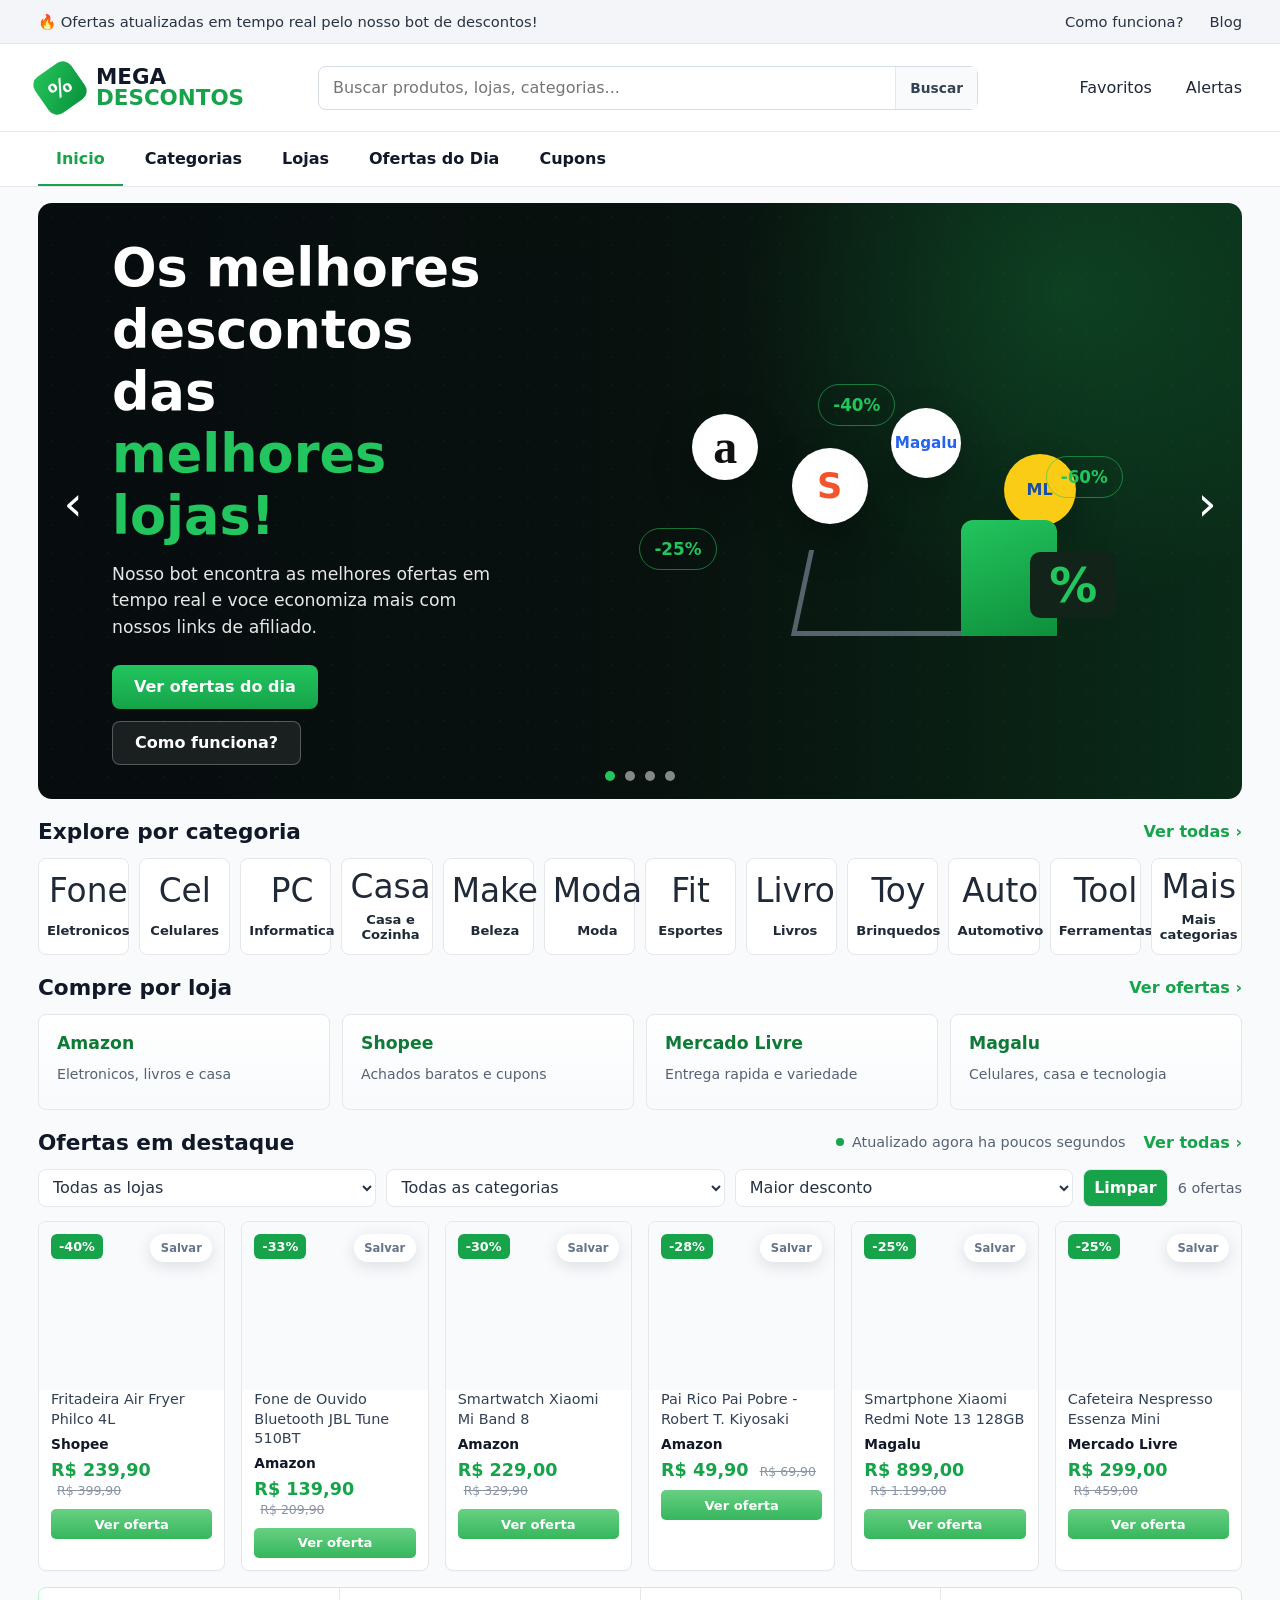
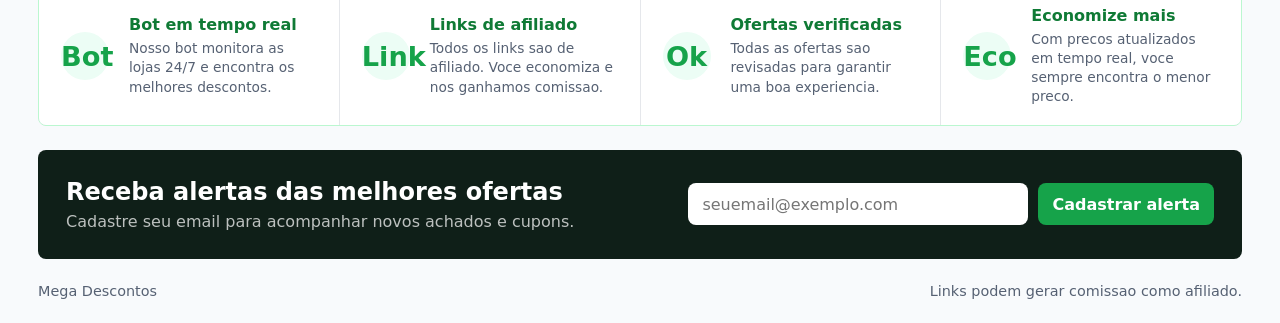
==== Afiliado/index.html @ 5b424098 "Add files via upload" ====
<!doctype html>
<html lang="pt-BR">
  <head>
    <meta charset="utf-8">
    <meta name="viewport" content="width=device-width, initial-scale=1">
    <title>Mega Descontos</title>
    <link rel="preconnect" href="https://images.unsplash.com">
    <link rel="stylesheet" href="styles.css">
  </head>
  <body>
    <div class="notice-bar">
      <span class="notice-text">Ofertas atualizadas em tempo real pelo nosso bot de descontos!</span>
      <div class="notice-links">
        <a href="#bot">Como funciona?</a>
        <a href="#blog">Blog</a>
      </div>
    </div>

    <header class="main-header">
      <a class="brand" href="#" aria-label="Mega Descontos">
        <span class="brand-icon">%</span>
        <span>
          <strong>MEGA</strong>
          <strong>DESCONTOS</strong>
        </span>
      </a>

      <form class="search-panel" id="searchForm">
        <input id="searchInput" type="search" placeholder="Buscar produtos, lojas, categorias...">
        <button type="submit" aria-label="Buscar">Buscar</button>
      </form>

      <div class="header-actions">
        <a href="#ofertas" id="favoriteFilterLink">Favoritos</a>
        <a href="#newsletter">Alertas</a>
      </div>
    </header>

    <nav class="nav-tabs" aria-label="Navegacao principal">
      <a class="active" href="#">Inicio</a>
      <a href="#categorias">Categorias</a>
      <a href="#lojas">Lojas</a>
      <a href="#ofertas">Ofertas do Dia</a>
      <a href="#cupons">Cupons</a>
    </nav>

    <main>
      <section class="hero">
        <button class="hero-arrow left" aria-label="Oferta anterior">&lsaquo;</button>
        <div class="hero-copy">
          <h1>Os melhores descontos das <span>melhores lojas!</span></h1>
          <p>Nosso bot encontra as melhores ofertas em tempo real e voce economiza mais com nossos links de afiliado.</p>
          <div class="hero-actions">
            <a class="primary-button" href="#ofertas">Ver ofertas do dia</a>
            <a class="secondary-button" href="#bot">Como funciona?</a>
          </div>
        </div>
        <div class="hero-visual" aria-hidden="true">
          <span class="bubble amazon">a</span>
          <span class="bubble shopee">S</span>
          <span class="bubble magalu">Magalu</span>
          <span class="bubble ml">ML</span>
          <span class="discount-tag tag-one">-40%</span>
          <span class="discount-tag tag-two">-25%</span>
          <span class="discount-tag tag-three">-60%</span>
          <span class="cart-shape"></span>
          <span class="bag-shape"></span>
          <span class="percent-shape">%</span>
        </div>
        <button class="hero-arrow right" aria-label="Proxima oferta">&rsaquo;</button>
        <div class="hero-dots" aria-hidden="true">
          <span class="active"></span>
          <span></span>
          <span></span>
          <span></span>
        </div>
      </section>

      <section class="section" id="categorias">
        <div class="section-heading">
          <h2>Explore por categoria</h2>
          <a href="#categorias">Ver todas &rsaquo;</a>
        </div>
        <div class="category-grid" id="categoryGrid"></div>
      </section>

      <section class="section" id="lojas">
        <div class="section-heading">
          <h2>Compre por loja</h2>
          <a href="#ofertas">Ver ofertas &rsaquo;</a>
        </div>
        <div class="store-grid">
          <button class="store-card" type="button" data-store="Amazon">
            <strong>Amazon</strong>
            <span>Eletronicos, livros e casa</span>
          </button>
          <button class="store-card" type="button" data-store="Shopee">
            <strong>Shopee</strong>
            <span>Achados baratos e cupons</span>
          </button>
          <button class="store-card" type="button" data-store="Mercado Livre">
            <strong>Mercado Livre</strong>
            <span>Entrega rapida e variedade</span>
          </button>
          <button class="store-card" type="button" data-store="Magalu">
            <strong>Magalu</strong>
            <span>Celulares, casa e tecnologia</span>
          </button>
        </div>
      </section>

      <section class="section offers-section" id="ofertas">
        <div class="section-heading offers-heading">
          <h2>Ofertas em destaque</h2>
          <div class="live-status">
            <span></span>
            Atualizado agora ha poucos segundos
          </div>
          <a href="#ofertas">Ver todas &rsaquo;</a>
        </div>

        <div class="filters">
          <select id="storeFilter" aria-label="Filtrar por loja">
            <option value="Todas">Todas as lojas</option>
            <option value="Amazon">Amazon</option>
            <option value="Shopee">Shopee</option>
            <option value="Mercado Livre">Mercado Livre</option>
            <option value="Magalu">Magalu</option>
          </select>
          <select id="categoryFilter" aria-label="Filtrar por categoria">
            <option value="Todas">Todas as categorias</option>
            <option value="Eletronicos">Eletronicos</option>
            <option value="Celulares">Celulares</option>
            <option value="Informatica">Informatica</option>
            <option value="Casa e Cozinha">Casa e Cozinha</option>
            <option value="Beleza">Beleza</option>
            <option value="Moda">Moda</option>
            <option value="Esportes">Esportes</option>
            <option value="Livros">Livros</option>
            <option value="Brinquedos">Brinquedos</option>
            <option value="Automotivo">Automotivo</option>
            <option value="Ferramentas">Ferramentas</option>
          </select>
          <select id="sortFilter" aria-label="Ordenar ofertas">
            <option value="discount">Maior desconto</option>
            <option value="price-low">Menor preco</option>
            <option value="price-high">Maior preco</option>
          </select>
          <button id="clearFilters" type="button">Limpar</button>
          <span id="resultsCount">0 ofertas</span>
        </div>

        <div class="offer-grid" id="offerGrid"></div>
        <p class="empty-state" id="emptyState" hidden>Nenhuma oferta encontrada com esses filtros.</p>
      </section>

      <section class="trust-strip" id="bot">
        <article>
          <span>Bot</span>
          <div>
            <h3>Bot em tempo real</h3>
            <p>Nosso bot monitora as lojas 24/7 e encontra os melhores descontos.</p>
          </div>
        </article>
        <article>
          <span>Link</span>
          <div>
            <h3>Links de afiliado</h3>
            <p>Todos os links sao de afiliado. Voce economiza e nos ganhamos comissao.</p>
          </div>
        </article>
        <article>
          <span>Ok</span>
          <div>
            <h3>Ofertas verificadas</h3>
            <p>Todas as ofertas sao revisadas para garantir uma boa experiencia.</p>
          </div>
        </article>
        <article>
          <span>Eco</span>
          <div>
            <h3>Economize mais</h3>
            <p>Com precos atualizados em tempo real, voce sempre encontra o menor preco.</p>
          </div>
        </article>
      </section>

      <section class="newsletter" id="newsletter">
        <div>
          <h2>Receba alertas das melhores ofertas</h2>
          <p>Cadastre seu email para acompanhar novos achados e cupons.</p>
        </div>
        <form class="newsletter-form">
          <input type="email" placeholder="seuemail@exemplo.com" aria-label="Email">
          <button type="submit">Cadastrar alerta</button>
        </form>
      </section>
    </main>

    <footer class="footer">
      <span>Mega Descontos</span>
      <span>Links podem gerar comissao como afiliado.</span>
    </footer>

    <script src="data/offers.js"></script>
    <script src="app.js"></script>
  </body>
</html>
---- Afiliado/styles.css ----
:root {
  --bg: #f8fafc;
  --card: #ffffff;
  --ink: #111827;
  --muted: #566173;
  --line: #e5e7eb;
  --green: #16a34a;
  --green-dark: #0f7a35;
  --green-soft: #dcfce7;
  --dark: #07100d;
  --shadow: 0 14px 34px rgba(15, 23, 42, 0.08);
}

* {
  box-sizing: border-box;
}

html {
  scroll-behavior: smooth;
}

body {
  margin: 0;
  background: var(--bg);
  color: var(--ink);
  font-family: Inter, ui-sans-serif, system-ui, -apple-system, BlinkMacSystemFont, "Segoe UI", sans-serif;
}

a {
  color: inherit;
  text-decoration: none;
}

button,
input,
select {
  font: inherit;
}

.notice-bar {
  display: flex;
  align-items: center;
  justify-content: space-between;
  min-height: 44px;
  padding: 0 max(38px, calc((100vw - 1440px) / 2 + 38px));
  border-bottom: 1px solid var(--line);
  background: #f3f5f8;
  color: #293241;
  font-size: 0.92rem;
}

.notice-text::before {
  content: "🔥 ";
}

.notice-links,
.header-actions,
.nav-tabs {
  display: flex;
  align-items: center;
}

.notice-links {
  gap: 26px;
}

.signup-link {
  border-radius: 6px;
  background: var(--green);
  color: #fff;
  font-weight: 800;
  padding: 9px 15px;
}

.main-header {
  display: grid;
  grid-template-columns: 250px minmax(260px, 660px) auto;
  gap: 30px;
  align-items: center;
  min-height: 88px;
  padding: 0 max(38px, calc((100vw - 1440px) / 2 + 38px));
  border-bottom: 1px solid var(--line);
  background: var(--card);
}

.brand {
  display: inline-flex;
  align-items: center;
  gap: 14px;
  width: max-content;
}

.brand-icon {
  display: grid;
  width: 44px;
  height: 44px;
  place-items: center;
  border-radius: 10px;
  background: linear-gradient(145deg, #25c45a, #07913c);
  color: #fff;
  font-size: 1.4rem;
  font-weight: 900;
  transform: rotate(-35deg);
}

.brand strong {
  display: block;
  color: var(--ink);
  font-size: 1.34rem;
  line-height: 0.95;
}

.brand strong:last-child {
  color: var(--green);
}

.search-panel {
  display: grid;
  grid-template-columns: 1fr auto;
  min-height: 44px;
  border: 1px solid #d6dce5;
  border-radius: 8px;
  background: #fff;
}

.search-panel input {
  min-width: 0;
  border: 0;
  background: transparent;
  outline: none;
  padding: 0 14px;
}

.search-panel button {
  border: 0;
  border-left: 1px solid var(--line);
  background: #f8fafc;
  color: #334155;
  cursor: pointer;
  font-size: 0.86rem;
  font-weight: 900;
  padding: 0 14px;
}

.header-actions {
  justify-content: end;
  gap: 34px;
  color: #1f2937;
  white-space: nowrap;
}

.nav-tabs {
  gap: 4px;
  min-height: 54px;
  padding: 0 max(38px, calc((100vw - 1440px) / 2 + 38px));
  border-bottom: 1px solid var(--line);
  background: var(--card);
}

.nav-tabs a {
  display: inline-flex;
  align-items: center;
  height: 54px;
  padding: 0 18px;
  border-bottom: 2px solid transparent;
  font-weight: 700;
}

.nav-tabs a.active {
  border-color: var(--green);
  color: var(--green);
}

main {
  width: min(1460px, calc(100% - 76px));
  margin: 0 auto;
}

.hero {
  position: relative;
  display: grid;
  grid-template-columns: minmax(360px, 0.9fr) 1.1fr;
  align-items: center;
  min-height: 270px;
  margin-top: 16px;
  overflow: hidden;
  border-radius: 14px;
  background:
    radial-gradient(circle at 85% 15%, rgba(34, 197, 94, 0.18), transparent 28%),
    linear-gradient(90deg, #070c0f 0%, #08110e 52%, #0a2b18 100%);
  color: #fff;
}

.hero::after {
  content: "";
  position: absolute;
  inset: 0;
  background-image: radial-gradient(rgba(34, 197, 94, 0.22) 1px, transparent 1px);
  background-size: 28px 28px;
  opacity: 0.26;
  pointer-events: none;
}

.hero-copy {
  position: relative;
  z-index: 1;
  padding: 34px 74px;
}

.hero h1 {
  max-width: 620px;
  margin: 0;
  font-size: clamp(2rem, 4.1vw, 3.55rem);
  line-height: 1.18;
  letter-spacing: 0;
}

.hero h1 span {
  color: #22c55e;
}

.hero p {
  max-width: 520px;
  margin: 14px 0 0;
  color: rgba(255, 255, 255, 0.9);
  font-size: 1.08rem;
  line-height: 1.55;
}

.hero-actions {
  display: flex;
  flex-wrap: wrap;
  gap: 12px;
  margin-top: 24px;
}

.primary-button,
.secondary-button {
  display: inline-flex;
  align-items: center;
  justify-content: center;
  min-height: 44px;
  border-radius: 8px;
  font-weight: 900;
  padding: 0 22px;
}

.primary-button {
  background: linear-gradient(180deg, #22c55e, #16a34a);
}

.secondary-button {
  border: 1px solid rgba(255, 255, 255, 0.26);
  background: rgba(255, 255, 255, 0.08);
}

.hero-visual {
  position: relative;
  z-index: 1;
  min-height: 270px;
}

.bubble,
.discount-tag,
.cart-shape,
.bag-shape,
.percent-shape {
  position: absolute;
  display: grid;
  place-items: center;
}

.bubble {
  border-radius: 999px;
  background: #fff;
  box-shadow: 0 18px 42px rgba(0, 0, 0, 0.28);
  font-weight: 900;
}

.amazon {
  top: 48px;
  left: 17%;
  width: 66px;
  height: 66px;
  color: #111;
  font-family: Georgia, serif;
  font-size: 3rem;
}

.shopee {
  top: 82px;
  left: 32%;
  width: 76px;
  height: 76px;
  color: #f2552c;
  font-size: 2.2rem;
}

.magalu {
  top: 42px;
  left: 47%;
  width: 70px;
  height: 70px;
  color: #2563eb;
  font-size: 0.95rem;
}

.ml {
  top: 88px;
  left: 64%;
  width: 72px;
  height: 72px;
  background: #facc15;
  color: #174ea6;
}

.discount-tag {
  border: 1px solid rgba(34, 197, 94, 0.55);
  border-radius: 999px;
  color: #22c55e;
  font-size: 1.05rem;
  font-weight: 900;
  padding: 10px 14px;
}

.tag-one {
  top: 18px;
  left: 36%;
}

.tag-two {
  top: 162px;
  left: 9%;
}

.tag-three {
  top: 90px;
  right: 18%;
}

.cart-shape {
  right: 38%;
  bottom: 0;
  width: 190px;
  height: 86px;
  border: 5px solid rgba(148, 163, 184, 0.55);
  border-top: 0;
  transform: skewX(-12deg);
}

.bag-shape {
  right: 28%;
  bottom: 0;
  width: 96px;
  height: 116px;
  border-radius: 12px 12px 0 0;
  background: linear-gradient(160deg, #22c55e, #0f8f3b);
}

.percent-shape {
  right: 19%;
  bottom: 18px;
  width: 86px;
  height: 66px;
  border-radius: 10px;
  background: #12231a;
  color: #22c55e;
  font-size: 3rem;
  font-weight: 900;
}

.hero-arrow {
  position: absolute;
  z-index: 2;
  top: 50%;
  width: 34px;
  height: 54px;
  border: 0;
  background: transparent;
  color: #fff;
  cursor: pointer;
  font-size: 3rem;
  transform: translateY(-50%);
}

.hero-arrow.left {
  left: 18px;
}

.hero-arrow.right {
  right: 18px;
}

.hero-dots {
  position: absolute;
  z-index: 2;
  bottom: 18px;
  left: 50%;
  display: flex;
  gap: 10px;
  transform: translateX(-50%);
}

.hero-dots span {
  width: 10px;
  height: 10px;
  border-radius: 999px;
  background: rgba(255, 255, 255, 0.5);
}

.hero-dots .active {
  background: #22c55e;
}

.section {
  margin-top: 20px;
}

.section-heading {
  display: grid;
  grid-template-columns: 1fr auto;
  gap: 18px;
  align-items: center;
  margin-bottom: 14px;
}

.section-heading h2 {
  margin: 0;
  font-size: 1.35rem;
}

.section-heading a {
  color: var(--green);
  font-weight: 800;
}

.category-grid {
  display: grid;
  grid-template-columns: repeat(12, minmax(0, 1fr));
  gap: 10px;
}

.category-card {
  display: grid;
  place-items: center;
  min-height: 96px;
  border: 1px solid var(--line);
  border-radius: 8px;
  background: var(--card);
  color: #1f2937;
  cursor: pointer;
  padding: 12px 8px;
  text-align: center;
}

.category-card:hover {
  border-color: #bbf7d0;
  box-shadow: var(--shadow);
}

.category-icon {
  display: block;
  margin-bottom: 8px;
  font-size: 2.05rem;
  line-height: 1;
}

.category-card strong {
  font-size: 0.82rem;
  font-weight: 700;
}

.store-grid {
  display: grid;
  grid-template-columns: repeat(4, minmax(0, 1fr));
  gap: 12px;
}

.store-card {
  display: grid;
  gap: 6px;
  min-height: 96px;
  border: 1px solid var(--line);
  border-radius: 8px;
  background: linear-gradient(180deg, #fff, #f8fafc);
  color: var(--ink);
  cursor: pointer;
  padding: 18px;
  text-align: left;
}

.store-card:hover {
  border-color: #bbf7d0;
  box-shadow: var(--shadow);
}

.store-card strong {
  color: var(--green-dark);
  font-size: 1.08rem;
}

.store-card span {
  color: var(--muted);
  font-size: 0.88rem;
  line-height: 1.35;
}

.offers-heading {
  grid-template-columns: 1fr auto auto;
}

.live-status {
  display: inline-flex;
  align-items: center;
  gap: 8px;
  color: var(--muted);
  font-size: 0.9rem;
}

.live-status span {
  width: 8px;
  height: 8px;
  border-radius: 999px;
  background: var(--green);
}

.filters {
  display: grid;
  grid-template-columns: repeat(3, minmax(150px, 1fr)) auto auto;
  gap: 10px;
  align-items: center;
  margin-bottom: 14px;
}

.filters select,
.filters button {
  min-height: 38px;
  border: 1px solid var(--line);
  border-radius: 8px;
  background: #fff;
  color: #263244;
  padding: 0 10px;
}

.filters button {
  background: var(--green);
  color: #fff;
  cursor: pointer;
  font-weight: 800;
}

#resultsCount {
  color: var(--muted);
  font-size: 0.9rem;
  text-align: right;
}

.offer-grid {
  display: grid;
  grid-template-columns: repeat(6, minmax(0, 1fr));
  gap: 16px;
}

.offer-card {
  position: relative;
  overflow: hidden;
  border: 1px solid var(--line);
  border-radius: 8px;
  background: var(--card);
  box-shadow: 0 1px 0 rgba(15, 23, 42, 0.02);
}

.offer-card:hover {
  border-color: #bbf7d0;
  box-shadow: var(--shadow);
}

.discount-pill {
  position: absolute;
  top: 12px;
  left: 12px;
  border-radius: 6px;
  background: var(--green);
  color: #fff;
  font-size: 0.8rem;
  font-weight: 900;
  padding: 5px 8px;
}

.favorite-button {
  position: absolute;
  top: 12px;
  right: 12px;
  display: grid;
  min-width: 62px;
  height: 28px;
  place-items: center;
  border: 0;
  border-radius: 999px;
  background: #fff;
  color: #64748b;
  font-size: 0.72rem;
  font-weight: 900;
  padding: 0 9px;
  box-shadow: 0 4px 16px rgba(15, 23, 42, 0.12);
  cursor: pointer;
}

.favorite-button.active {
  background: var(--green);
  color: #fff;
}

.offer-card img {
  display: block;
  width: 100%;
  aspect-ratio: 1.1 / 1;
  object-fit: cover;
  background: #f8fafc;
}

.offer-body {
  display: grid;
  gap: 6px;
  padding: 0 12px 12px;
}

.offer-card h3 {
  min-height: 40px;
  margin: 0;
  color: #334155;
  font-size: 0.9rem;
  font-weight: 500;
  line-height: 1.35;
}

.store-name {
  min-height: 18px;
  color: #111827;
  font-size: 0.86rem;
  font-weight: 900;
}

.current-price {
  color: var(--green);
  font-size: 1.1rem;
  font-weight: 900;
}

.old-price {
  margin-left: 6px;
  color: #8a94a6;
  font-size: 0.78rem;
  text-decoration: line-through;
}

.offer-card a {
  display: inline-flex;
  align-items: center;
  justify-content: center;
  min-height: 30px;
  margin-top: 4px;
  border-radius: 5px;
  background: linear-gradient(180deg, #67d082, #36b65d);
  color: #fff;
  font-size: 0.82rem;
  font-weight: 900;
}

.empty-state {
  border: 1px dashed var(--line);
  border-radius: 8px;
  background: #fff;
  color: var(--muted);
  padding: 24px;
  text-align: center;
}

.trust-strip {
  display: grid;
  grid-template-columns: repeat(4, 1fr);
  gap: 1px;
  margin-top: 16px;
  overflow: hidden;
  border: 1px solid #bbf7d0;
  border-radius: 8px;
  background: var(--line);
}

.trust-strip article {
  display: grid;
  grid-template-columns: 54px 1fr;
  gap: 14px;
  align-items: center;
  min-height: 100px;
  background: #fff;
  padding: 18px 22px;
}

.trust-strip article > span {
  display: grid;
  width: 48px;
  height: 48px;
  place-items: center;
  border-radius: 999px;
  background: #ecfdf5;
  color: var(--green);
  font-size: 1.7rem;
  font-weight: 900;
}

.trust-strip h3 {
  margin: 0 0 5px;
  color: var(--green-dark);
  font-size: 1rem;
}

.trust-strip p {
  margin: 0;
  color: var(--muted);
  font-size: 0.86rem;
  line-height: 1.4;
}

.newsletter {
  display: flex;
  align-items: center;
  justify-content: space-between;
  gap: 22px;
  margin-top: 24px;
  border-radius: 8px;
  background: #0f1f18;
  color: #fff;
  padding: 28px;
}

.newsletter h2,
.newsletter p {
  margin: 0;
}

.newsletter p {
  margin-top: 6px;
  color: rgba(255, 255, 255, 0.72);
}

.newsletter-form {
  display: grid;
  grid-template-columns: minmax(220px, 340px) auto;
  gap: 10px;
}

.newsletter-form input,
.newsletter-form button {
  min-height: 42px;
  border: 0;
  border-radius: 8px;
  padding: 0 14px;
}

.newsletter-form button {
  background: var(--green);
  color: #fff;
  cursor: pointer;
  font-weight: 900;
}

.footer {
  display: flex;
  justify-content: space-between;
  gap: 20px;
  width: min(1460px, calc(100% - 76px));
  margin: 0 auto;
  padding: 24px 0;
  color: var(--muted);
  font-size: 0.9rem;
}

@media (max-width: 1180px) {
  .main-header {
    grid-template-columns: 220px 1fr;
  }

  .header-actions {
    grid-column: 1 / -1;
    justify-content: flex-start;
  }

  .category-grid,
  .offer-grid {
    grid-template-columns: repeat(4, minmax(0, 1fr));
  }

  .trust-strip {
    grid-template-columns: repeat(2, 1fr);
  }
}

@media (max-width: 760px) {
  .notice-bar,
  .main-header,
  .nav-tabs {
    padding-left: 16px;
    padding-right: 16px;
  }

  .notice-bar,
  .main-header,
  .newsletter,
  .footer {
    align-items: flex-start;
    flex-direction: column;
  }

  .notice-links {
    display: none;
  }

  .main-header {
    display: flex;
    gap: 16px;
    padding-top: 18px;
    padding-bottom: 18px;
  }

  .search-panel {
    width: 100%;
  }

  .header-actions {
    gap: 18px;
  }

  .nav-tabs {
    overflow-x: auto;
    justify-content: flex-start;
  }

  .nav-tabs a {
    white-space: nowrap;
  }

  main,
  .footer {
    width: min(100% - 24px, 1460px);
  }

  .hero {
    grid-template-columns: 1fr;
    min-height: auto;
  }

  .hero-copy {
    padding: 38px 42px 72px;
  }

  .hero-visual {
    display: none;
  }

  .hero-arrow {
    width: 28px;
  }

  .category-grid {
    grid-template-columns: repeat(3, minmax(0, 1fr));
  }

  .store-grid {
    grid-template-columns: repeat(2, minmax(0, 1fr));
  }

  .offers-heading,
  .filters,
  .section-heading {
    grid-template-columns: 1fr;
  }

  #resultsCount {
    text-align: left;
  }

  .offer-grid {
    grid-template-columns: repeat(2, minmax(0, 1fr));
    gap: 10px;
  }

  .trust-strip,
  .newsletter-form {
    grid-template-columns: 1fr;
  }
}
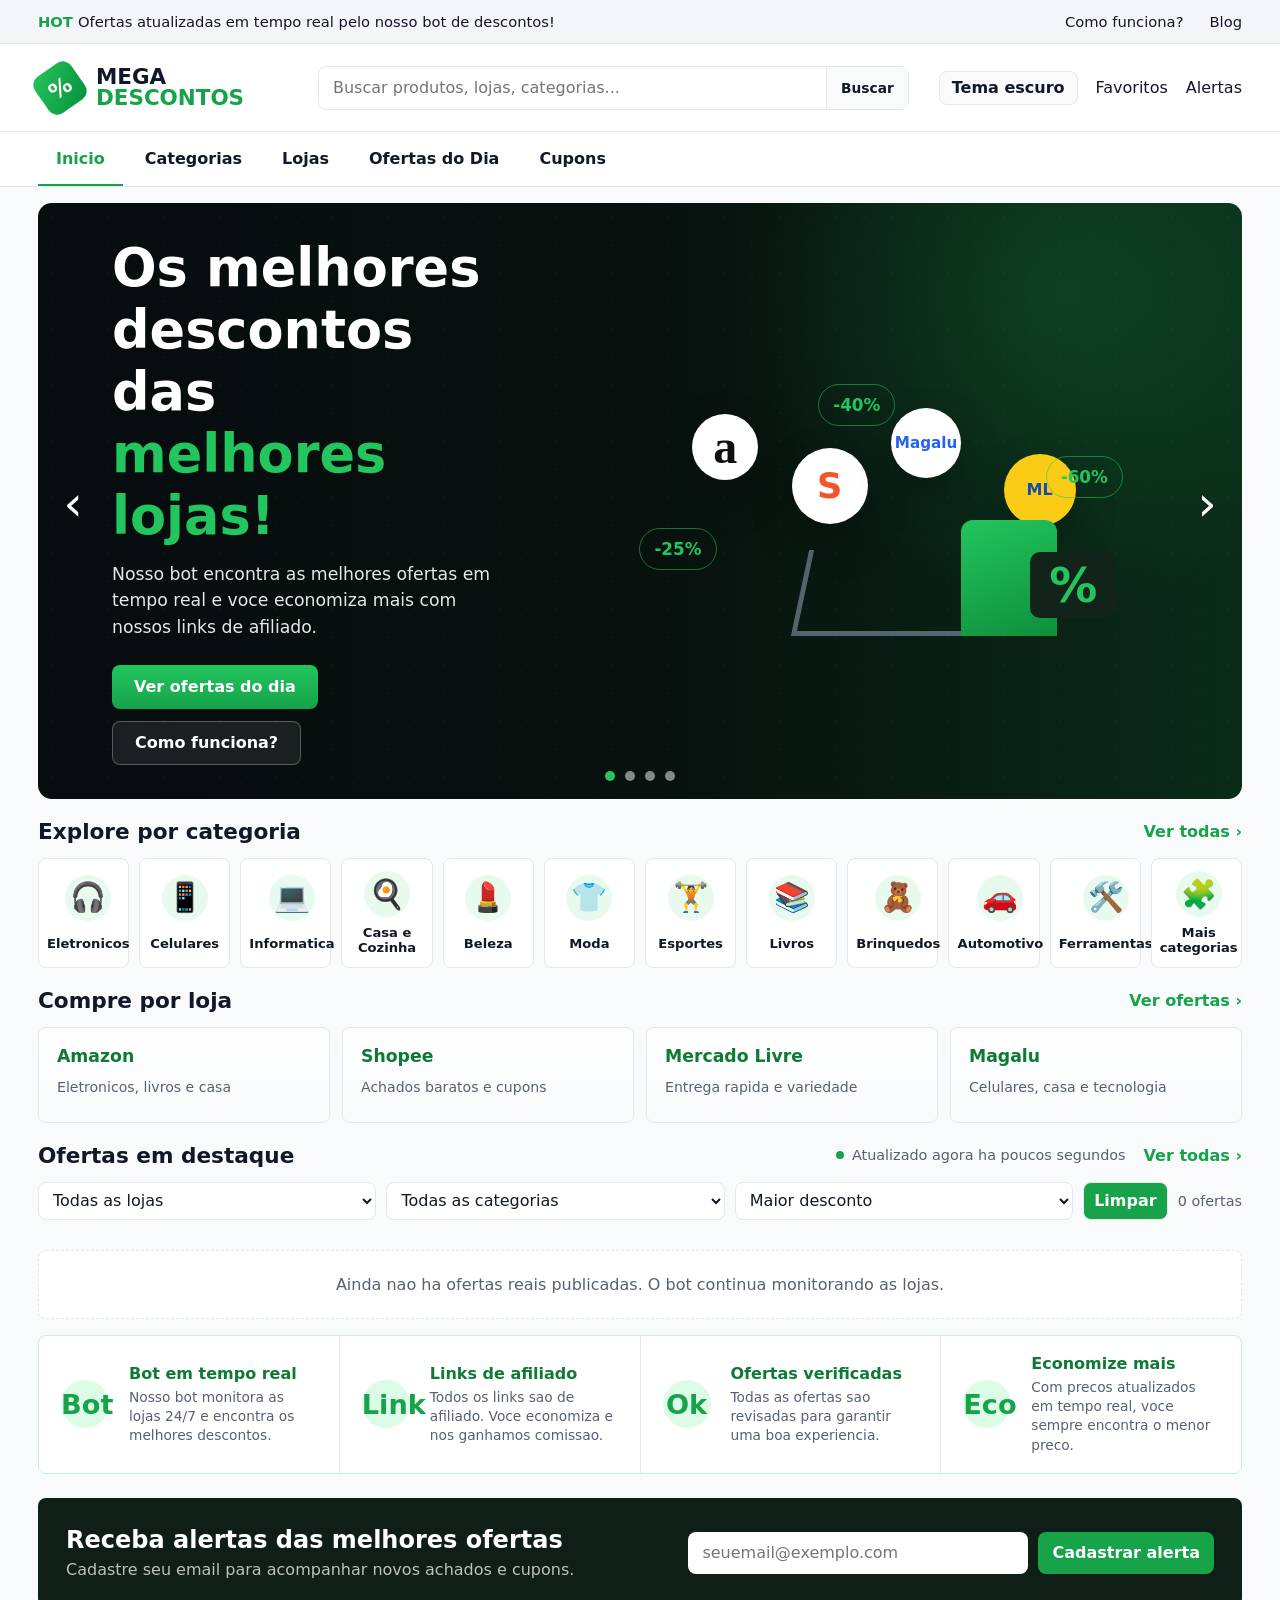
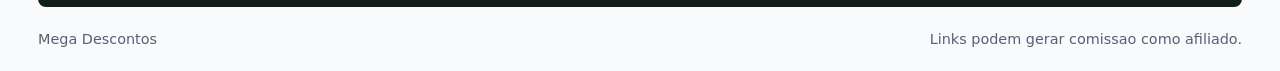
==== commit 11fceb72: "Add files via upload" ====
--- a/Afiliado/index.html
+++ b/Afiliado/index.html
@@ -4,6 +4,7 @@
     <meta charset="utf-8">
     <meta name="viewport" content="width=device-width, initial-scale=1">
     <title>Mega Descontos</title>
+    <script src="theme.js"></script>
     <link rel="preconnect" href="https://images.unsplash.com">
     <link rel="stylesheet" href="styles.css">
   </head>
@@ -31,6 +32,7 @@
       </form>
 
       <div class="header-actions">
+        <button class="theme-toggle" type="button" data-theme-toggle>Tema escuro</button>
         <a href="#ofertas" id="favoriteFilterLink">Favoritos</a>
         <a href="#newsletter">Alertas</a>
       </div>
@@ -133,6 +135,7 @@
             <option value="Celulares">Celulares</option>
             <option value="Informatica">Informatica</option>
             <option value="Casa e Cozinha">Casa e Cozinha</option>
+            <option value="Ofertas">Ofertas</option>
             <option value="Beleza">Beleza</option>
             <option value="Moda">Moda</option>
             <option value="Esportes">Esportes</option>
@@ -203,6 +206,7 @@
     </footer>
 
     <script src="data/offers.js"></script>
+    <script>window.MegaTheme.init();</script>
     <script src="app.js"></script>
   </body>
 </html>
--- a/Afiliado/styles.css
+++ b/Afiliado/styles.css
@@ -1,9 +1,12 @@
-:root {
+﻿:root {
   --bg: #f8fafc;
   --card: #ffffff;
   --ink: #111827;
   --muted: #566173;
   --line: #e5e7eb;
+  --soft: #f3f5f8;
+  --input: #f8fafc;
+  --button-soft: #f8fafc;
   --green: #16a34a;
   --green-dark: #0f7a35;
   --green-soft: #dcfce7;
@@ -11,6 +14,22 @@
   --shadow: 0 14px 34px rgba(15, 23, 42, 0.08);
 }
 
+:root[data-theme="dark"] {
+  --bg: #0b1117;
+  --card: #111827;
+  --ink: #f8fafc;
+  --muted: #a0aec0;
+  --line: #263241;
+  --soft: #0f172a;
+  --input: #0b1220;
+  --button-soft: #172033;
+  --green: #22c55e;
+  --green-dark: #86efac;
+  --green-soft: #0f2f1e;
+  --dark: #05070a;
+  --shadow: 0 16px 40px rgba(0, 0, 0, 0.36);
+}
+
 * {
   box-sizing: border-box;
 }
@@ -44,13 +63,15 @@
   min-height: 44px;
   padding: 0 max(38px, calc((100vw - 1440px) / 2 + 38px));
   border-bottom: 1px solid var(--line);
-  background: #f3f5f8;
-  color: #293241;
+  background: var(--soft);
+  color: var(--ink);
   font-size: 0.92rem;
 }
 
 .notice-text::before {
-  content: "🔥 ";
+  content: "HOT ";
+  color: var(--green);
+  font-weight: 900;
 }
 
 .notice-links,
@@ -118,15 +139,16 @@
   display: grid;
   grid-template-columns: 1fr auto;
   min-height: 44px;
-  border: 1px solid #d6dce5;
-  border-radius: 8px;
-  background: #fff;
+  border: 1px solid var(--line);
+  border-radius: 8px;
+  background: var(--card);
 }
 
 .search-panel input {
   min-width: 0;
   border: 0;
   background: transparent;
+  color: var(--ink);
   outline: none;
   padding: 0 14px;
 }
@@ -134,18 +156,29 @@
 .search-panel button {
   border: 0;
   border-left: 1px solid var(--line);
-  background: #f8fafc;
-  color: #334155;
+  background: var(--button-soft);
+  color: var(--ink);
   cursor: pointer;
   font-size: 0.86rem;
   font-weight: 900;
   padding: 0 14px;
 }
 
+.theme-toggle {
+  min-height: 34px;
+  border: 1px solid var(--line);
+  border-radius: 8px;
+  background: var(--button-soft);
+  color: var(--ink);
+  cursor: pointer;
+  font-weight: 900;
+  padding: 0 12px;
+}
+
 .header-actions {
   justify-content: end;
-  gap: 34px;
-  color: #1f2937;
+  gap: 18px;
+  color: var(--ink);
   white-space: nowrap;
 }
 
@@ -447,21 +480,29 @@
   border: 1px solid var(--line);
   border-radius: 8px;
   background: var(--card);
-  color: #1f2937;
+  color: var(--ink);
   cursor: pointer;
   padding: 12px 8px;
   text-align: center;
+  transition: transform 160ms ease, border-color 160ms ease, box-shadow 160ms ease;
 }
 
 .category-card:hover {
   border-color: #bbf7d0;
   box-shadow: var(--shadow);
+  transform: translateY(-3px);
 }
 
 .category-icon {
-  display: block;
+  display: grid;
+  place-items: center;
+  width: 46px;
+  height: 46px;
   margin-bottom: 8px;
-  font-size: 2.05rem;
+  border-radius: 50%;
+  background: rgba(34, 197, 94, 0.1);
+  font-family: "Segoe UI Emoji", "Apple Color Emoji", sans-serif;
+  font-size: 1.8rem;
   line-height: 1;
 }
 
@@ -482,7 +523,7 @@
   min-height: 96px;
   border: 1px solid var(--line);
   border-radius: 8px;
-  background: linear-gradient(180deg, #fff, #f8fafc);
+  background: linear-gradient(180deg, var(--card), var(--input));
   color: var(--ink);
   cursor: pointer;
   padding: 18px;
@@ -537,8 +578,8 @@
   min-height: 38px;
   border: 1px solid var(--line);
   border-radius: 8px;
-  background: #fff;
-  color: #263244;
+  background: var(--card);
+  color: var(--ink);
   padding: 0 10px;
 }
 
@@ -597,7 +638,7 @@
   place-items: center;
   border: 0;
   border-radius: 999px;
-  background: #fff;
+  background: var(--card);
   color: #64748b;
   font-size: 0.72rem;
   font-weight: 900;
@@ -616,7 +657,7 @@
   width: 100%;
   aspect-ratio: 1.1 / 1;
   object-fit: cover;
-  background: #f8fafc;
+  background: var(--input);
 }
 
 .offer-body {
@@ -628,7 +669,7 @@
 .offer-card h3 {
   min-height: 40px;
   margin: 0;
-  color: #334155;
+  color: var(--ink);
   font-size: 0.9rem;
   font-weight: 500;
   line-height: 1.35;
@@ -636,7 +677,7 @@
 
 .store-name {
   min-height: 18px;
-  color: #111827;
+  color: var(--ink);
   font-size: 0.86rem;
   font-weight: 900;
 }
@@ -670,7 +711,7 @@
 .empty-state {
   border: 1px dashed var(--line);
   border-radius: 8px;
-  background: #fff;
+  background: var(--card);
   color: var(--muted);
   padding: 24px;
   text-align: center;
@@ -693,7 +734,7 @@
   gap: 14px;
   align-items: center;
   min-height: 100px;
-  background: #fff;
+  background: var(--card);
   padding: 18px 22px;
 }
 
@@ -703,7 +744,7 @@
   height: 48px;
   place-items: center;
   border-radius: 999px;
-  background: #ecfdf5;
+  background: var(--green-soft);
   color: var(--green);
   font-size: 1.7rem;
   font-weight: 900;
@@ -890,3 +931,4 @@
     grid-template-columns: 1fr;
   }
 }
+
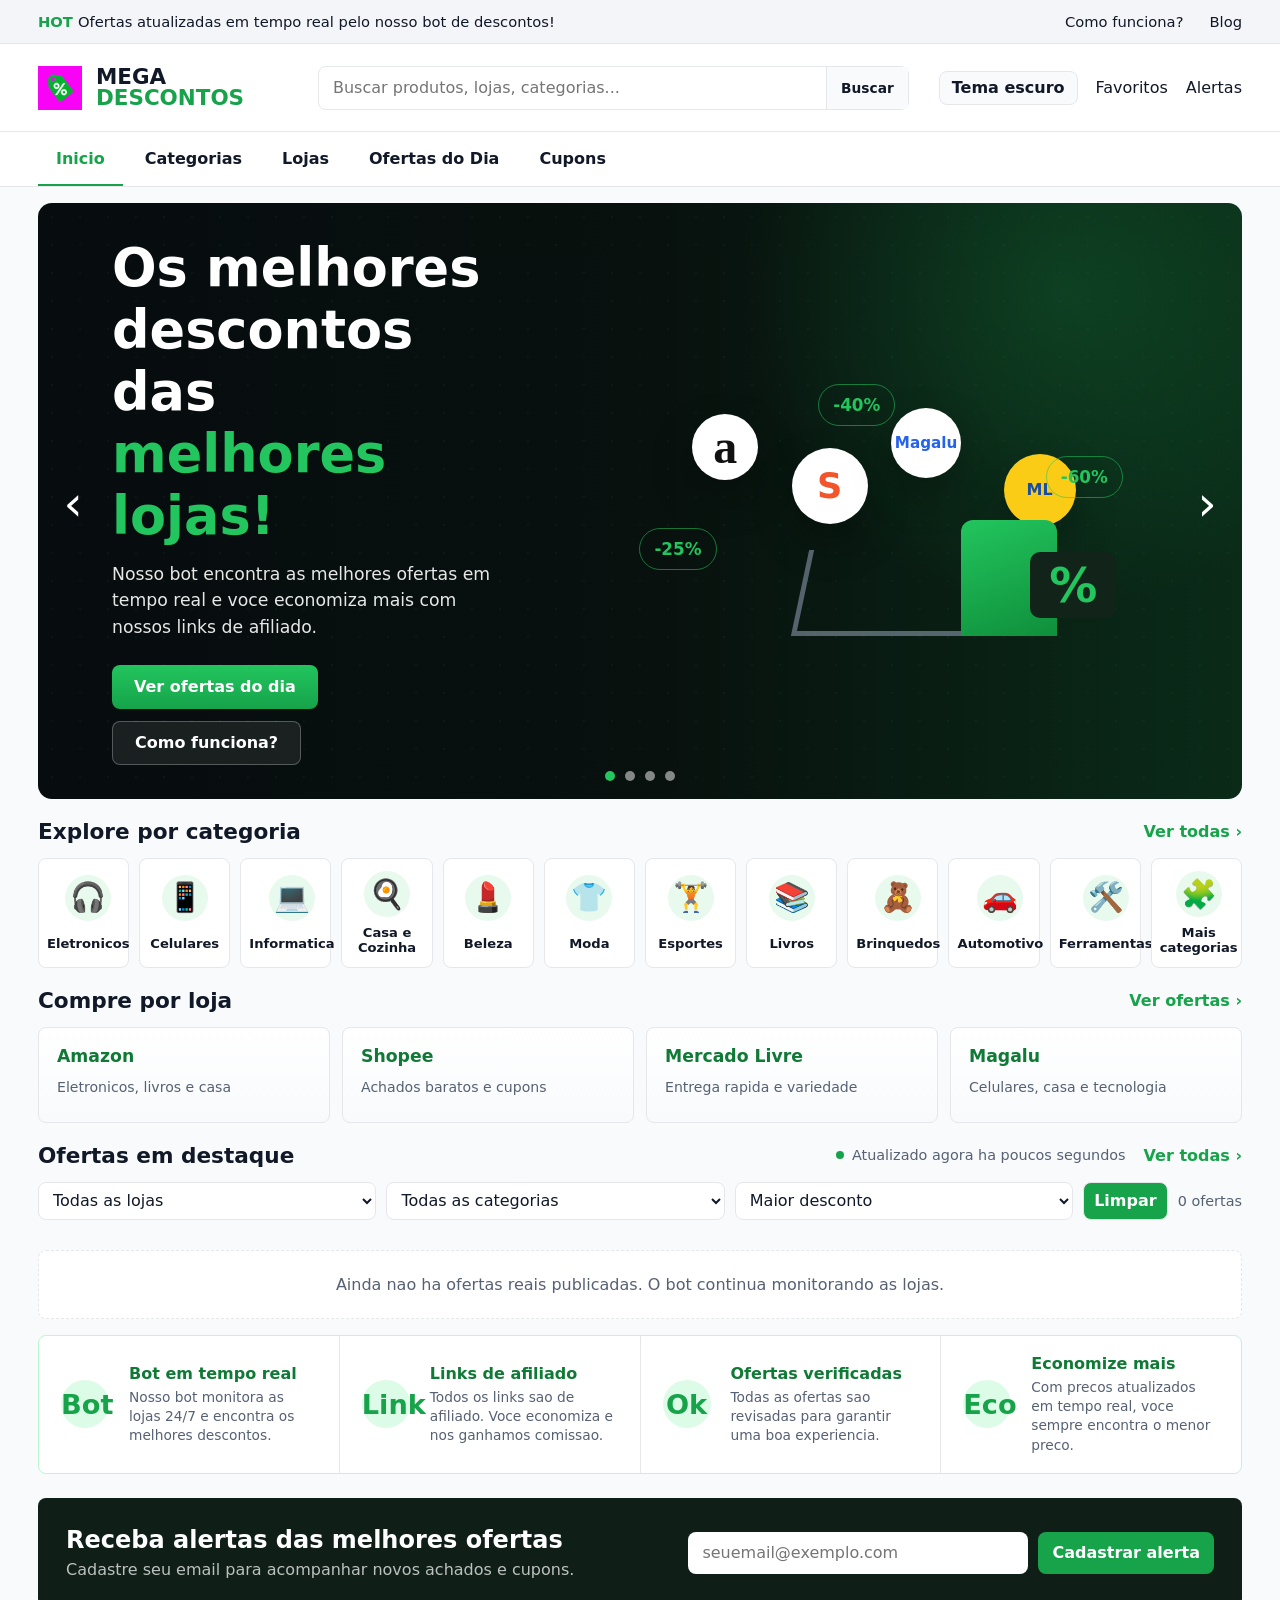
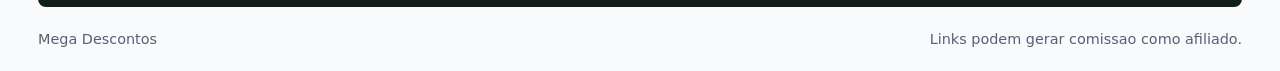
==== commit 28b03fc0: "Add files via upload" ====
--- a/Afiliado/index.html
+++ b/Afiliado/index.html
@@ -5,6 +5,8 @@
     <meta name="viewport" content="width=device-width, initial-scale=1">
     <title>Mega Descontos</title>
     <script src="theme.js"></script>
+    <link rel="icon" type="image/png" href="assets/mega-descontos-icon.png">
+    <link rel="apple-touch-icon" href="assets/mega-descontos-icon.png">
     <link rel="preconnect" href="https://images.unsplash.com">
     <link rel="stylesheet" href="styles.css">
   </head>
@@ -19,7 +21,7 @@
 
     <header class="main-header">
       <a class="brand" href="#" aria-label="Mega Descontos">
-        <span class="brand-icon">%</span>
+        <img src="assets/mega-descontos-icon.png" alt="" aria-hidden="true" style="width:44px;height:44px;display:block;flex:0 0 44px;object-fit:contain;">
         <span>
           <strong>MEGA</strong>
           <strong>DESCONTOS</strong>
--- a/Afiliado/styles.css
+++ b/Afiliado/styles.css
@@ -112,16 +112,11 @@
 }
 
 .brand-icon {
-  display: grid;
   width: 44px;
   height: 44px;
-  place-items: center;
-  border-radius: 10px;
-  background: linear-gradient(145deg, #25c45a, #07913c);
-  color: #fff;
-  font-size: 1.4rem;
-  font-weight: 900;
-  transform: rotate(-35deg);
+  display: block;
+  flex: 0 0 44px;
+  object-fit: contain;
 }
 
 .brand strong {
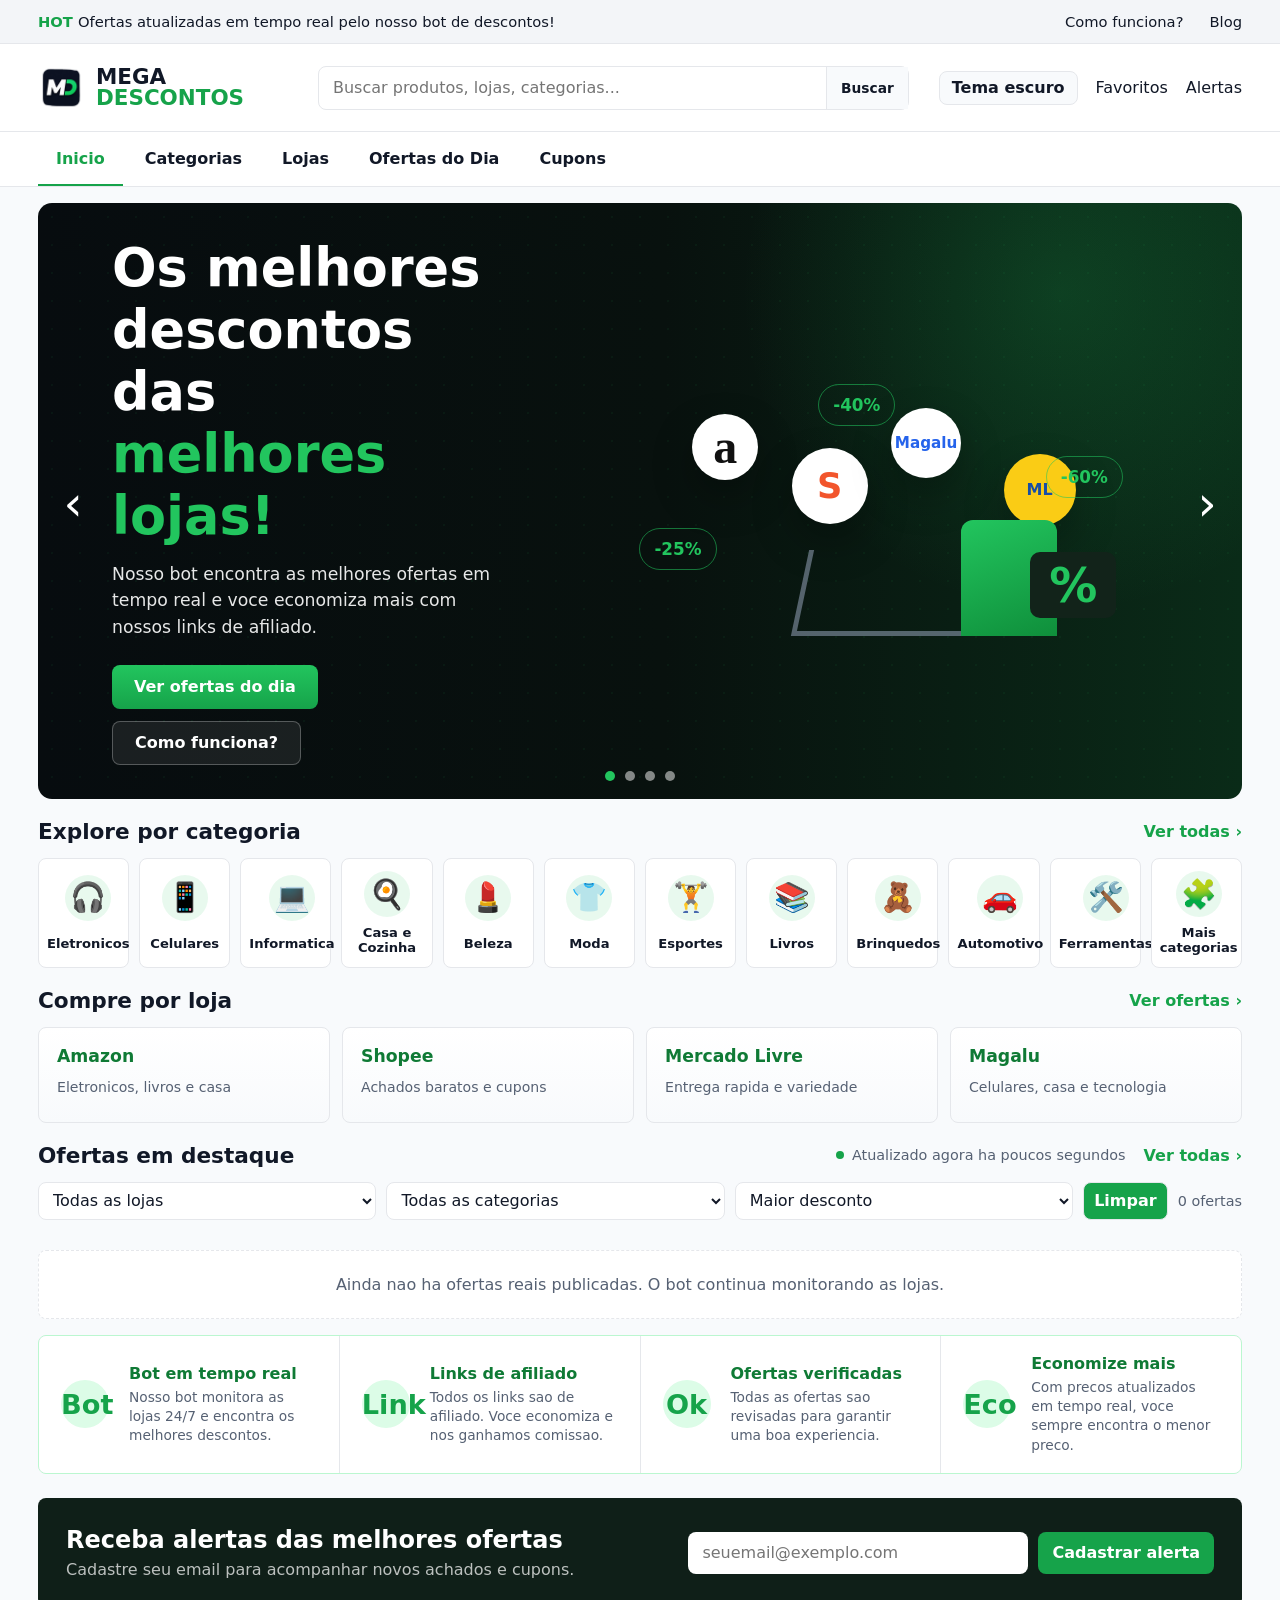
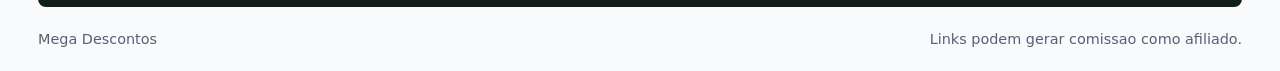
==== commit 762e4d22: "Organize project launch scripts" ====
--- a/Afiliado/index.html
+++ b/Afiliado/index.html
@@ -5,7 +5,7 @@
     <meta name="viewport" content="width=device-width, initial-scale=1">
     <title>Mega Descontos</title>
     <script src="theme.js"></script>
-    <link rel="icon" type="image/png" href="assets/mega-descontos-icon.png">
+    <link rel="icon" type="image/x-icon" href="favicon.ico?v=20260620-3">
     <link rel="apple-touch-icon" href="assets/mega-descontos-icon.png">
     <link rel="preconnect" href="https://images.unsplash.com">
     <link rel="stylesheet" href="styles.css">
@@ -21,7 +21,7 @@
 
     <header class="main-header">
       <a class="brand" href="#" aria-label="Mega Descontos">
-        <img src="assets/mega-descontos-icon.png" alt="" aria-hidden="true" style="width:44px;height:44px;display:block;flex:0 0 44px;object-fit:contain;">
+        <img class="brand-logo" src="assets/mega-descontos-icon.png?v=20260620-4" alt="" aria-hidden="true">
         <span>
           <strong>MEGA</strong>
           <strong>DESCONTOS</strong>
--- a/Afiliado/styles.css
+++ b/Afiliado/styles.css
@@ -107,15 +107,16 @@
 .brand {
   display: inline-flex;
   align-items: center;
-  gap: 14px;
+  gap: 12px;
   width: max-content;
 }
 
+.brand-logo,
 .brand-icon {
-  width: 44px;
-  height: 44px;
+  width: 52px;
+  height: 52px;
   display: block;
-  flex: 0 0 44px;
+  flex: 0 0 52px;
   object-fit: contain;
 }
 
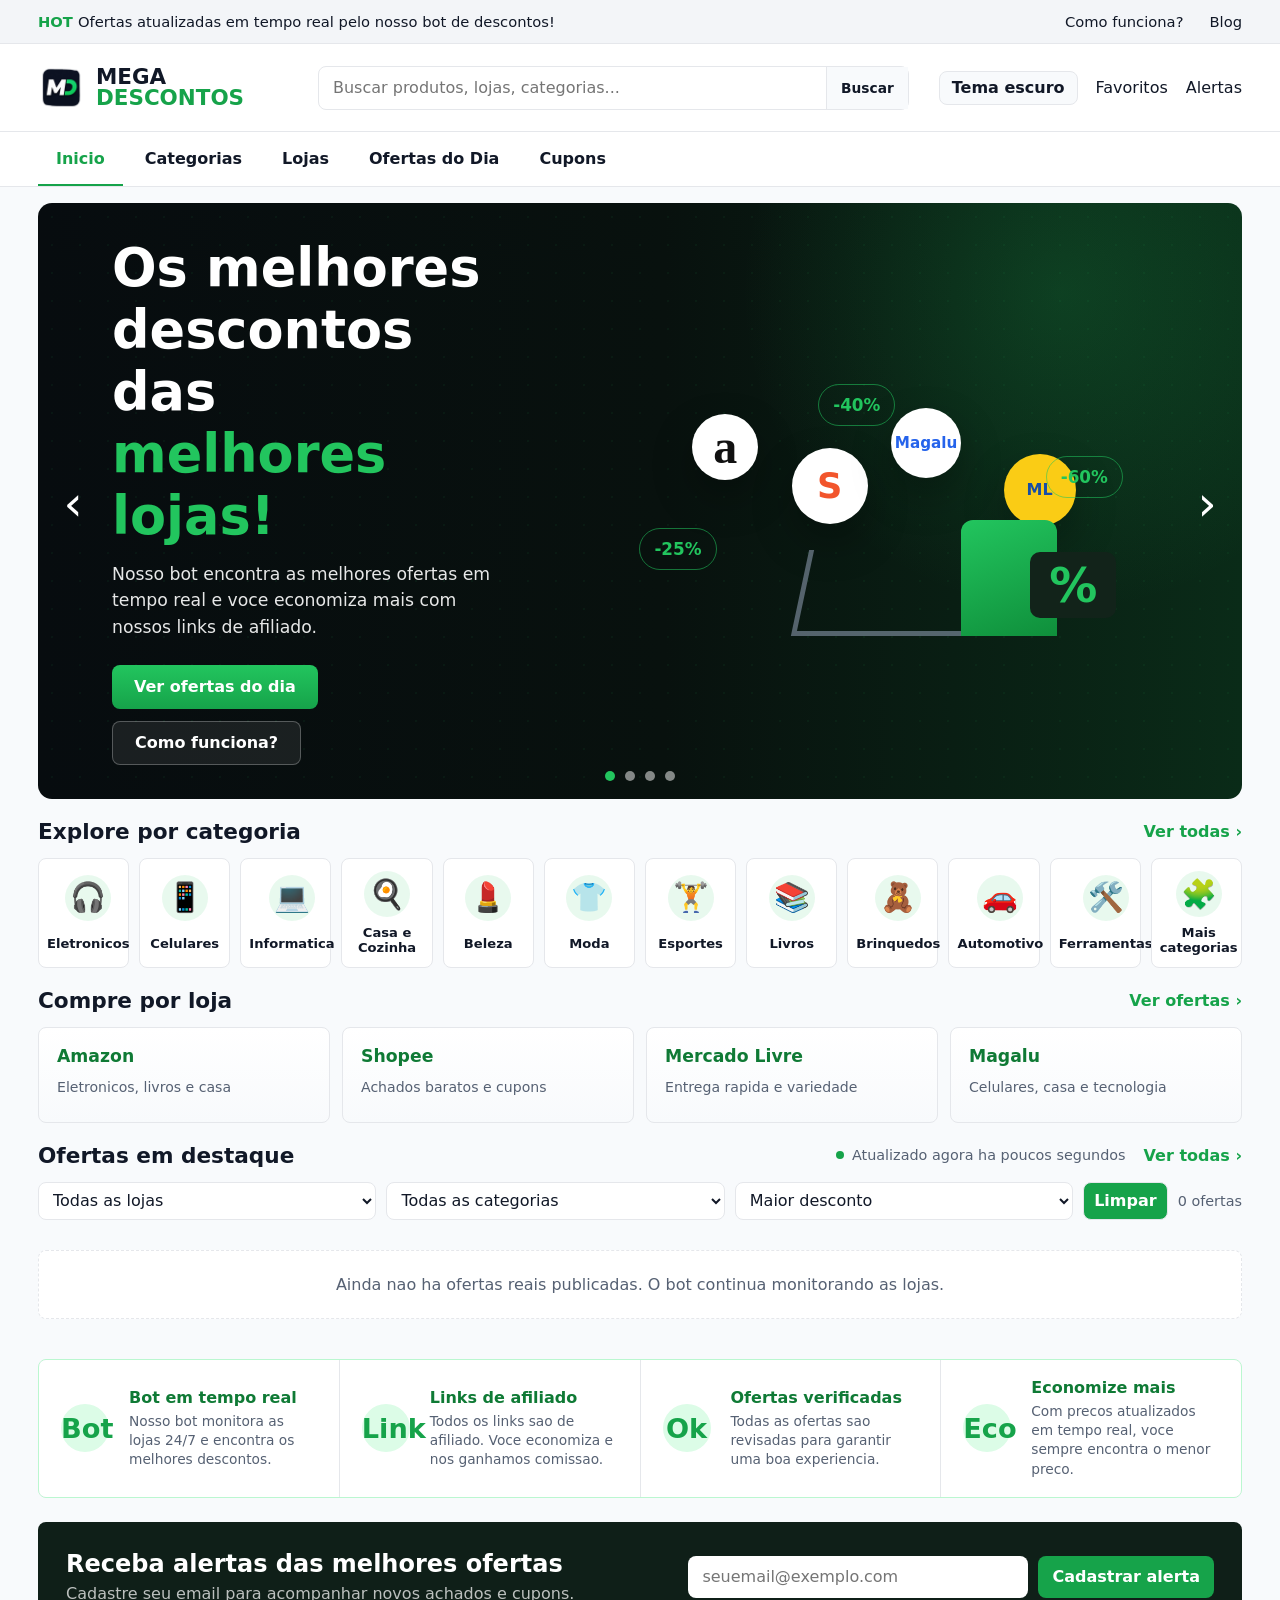
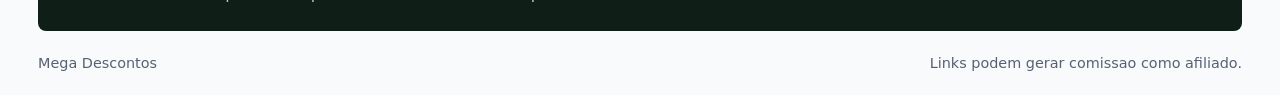
==== commit 62c96434: "Paginate storefront offers" ====
--- a/Afiliado/index.html
+++ b/Afiliado/index.html
@@ -157,6 +157,7 @@
 
         <div class="offer-grid" id="offerGrid"></div>
         <p class="empty-state" id="emptyState" hidden>Nenhuma oferta encontrada com esses filtros.</p>
+        <nav class="offer-pagination" id="offerPagination" aria-label="Paginas de ofertas"></nav>
       </section>
 
       <section class="trust-strip" id="bot">
@@ -209,6 +210,6 @@
 
     <script src="data/offers.js"></script>
     <script>window.MegaTheme.init();</script>
-    <script src="app.js"></script>
+    <script src="app.js?v=20260624-pagination-1"></script>
   </body>
 </html>
--- a/Afiliado/styles.css
+++ b/Afiliado/styles.css
@@ -594,8 +594,44 @@
 
 .offer-grid {
   display: grid;
-  grid-template-columns: repeat(6, minmax(0, 1fr));
+  grid-template-columns: repeat(5, minmax(0, 1fr));
   gap: 16px;
+}
+
+.offer-pagination {
+  display: flex;
+  align-items: center;
+  justify-content: center;
+  flex-wrap: wrap;
+  gap: 8px;
+  margin-top: 24px;
+}
+
+.offer-pagination button {
+  min-width: 40px;
+  min-height: 40px;
+  border: 1px solid var(--line);
+  border-radius: 6px;
+  background: var(--card);
+  color: var(--ink);
+  cursor: pointer;
+  font-weight: 800;
+  padding: 0 12px;
+}
+
+.offer-pagination button.active {
+  border-color: var(--green);
+  background: var(--green);
+  color: #fff;
+}
+
+.offer-pagination button:disabled {
+  cursor: not-allowed;
+  opacity: 0.45;
+}
+
+.offer-pagination span {
+  color: var(--muted);
 }
 
 .offer-card {
@@ -656,6 +692,188 @@
   background: var(--input);
 }
 
+.offer-image-link {
+  display: block;
+}
+
+.offer-title-link {
+  color: inherit;
+  text-decoration: none;
+}
+
+.product-header {
+  display: flex;
+  align-items: center;
+  justify-content: space-between;
+  min-height: 86px;
+  padding: 16px max(24px, calc((100vw - 1180px) / 2 + 24px));
+  border-bottom: 1px solid var(--line);
+  background: var(--card);
+}
+
+.product-nav {
+  display: flex;
+  align-items: center;
+  gap: 12px;
+}
+
+.product-nav a,
+.product-nav button {
+  min-height: 40px;
+  border: 1px solid var(--line);
+  border-radius: 8px;
+  background: var(--card);
+  color: var(--ink);
+  padding: 0 14px;
+  font-weight: 800;
+}
+
+.product-page {
+  width: min(1180px, calc(100% - 32px));
+  margin: 24px auto 60px;
+}
+
+.product-breadcrumb {
+  display: flex;
+  gap: 8px;
+  margin-bottom: 18px;
+  color: var(--muted);
+  font-size: 0.9rem;
+}
+
+.product-breadcrumb a {
+  color: var(--green-dark);
+}
+
+.product-detail {
+  display: grid;
+  grid-template-columns: minmax(320px, 0.9fr) minmax(360px, 1fr);
+  gap: 44px;
+  align-items: start;
+}
+
+.product-gallery {
+  position: relative;
+  border: 1px solid var(--line);
+  border-radius: 8px;
+  background: var(--card);
+  padding: 28px;
+}
+
+.product-gallery img {
+  display: block;
+  width: 100%;
+  aspect-ratio: 1 / 1;
+  object-fit: contain;
+}
+
+.product-discount {
+  position: absolute;
+  top: 18px;
+  left: 18px;
+  border-radius: 6px;
+  background: var(--green);
+  color: #fff;
+  padding: 7px 10px;
+  font-weight: 900;
+}
+
+.product-info {
+  padding-top: 12px;
+}
+
+.product-store {
+  color: var(--green-dark);
+  font-weight: 900;
+}
+
+.product-info h1 {
+  margin: 10px 0;
+  font-size: clamp(1.8rem, 4vw, 2.8rem);
+  line-height: 1.12;
+}
+
+.product-category,
+.product-expiration,
+.affiliate-notice {
+  color: var(--muted);
+}
+
+.product-price {
+  display: flex;
+  align-items: baseline;
+  gap: 12px;
+  margin-top: 28px;
+}
+
+.product-price span {
+  color: var(--green);
+  font-size: 2.2rem;
+  font-weight: 900;
+}
+
+.product-price del {
+  color: var(--muted);
+}
+
+.product-saving {
+  color: var(--green-dark);
+  font-weight: 800;
+}
+
+.product-quality {
+  display: flex;
+  gap: 10px;
+  margin: 20px 0;
+}
+
+.product-quality span {
+  border: 1px solid var(--line);
+  border-radius: 6px;
+  background: var(--input);
+  padding: 8px 10px;
+}
+
+.product-buy-button {
+  display: grid;
+  min-height: 52px;
+  margin-top: 24px;
+  place-items: center;
+  border-radius: 6px;
+  background: var(--green);
+  color: #fff;
+  font-size: 1rem;
+  font-weight: 900;
+}
+
+.affiliate-notice {
+  font-size: 0.82rem;
+  line-height: 1.5;
+}
+
+.product-loading,
+.product-not-found {
+  grid-column: 1 / -1;
+  border: 1px solid var(--line);
+  border-radius: 8px;
+  background: var(--card);
+  padding: 48px;
+  text-align: center;
+}
+
+@media (max-width: 800px) {
+  .product-header,
+  .product-nav {
+    align-items: flex-start;
+    flex-direction: column;
+  }
+
+  .product-detail {
+    grid-template-columns: 1fr;
+    gap: 22px;
+  }
+}
+
 .offer-body {
   display: grid;
   gap: 6px;
@@ -691,7 +909,7 @@
   text-decoration: line-through;
 }
 
-.offer-card a {
+.offer-body > a:last-child {
   display: inline-flex;
   align-items: center;
   justify-content: center;
@@ -823,8 +1041,7 @@
     justify-content: flex-start;
   }
 
-  .category-grid,
-  .offer-grid {
+  .category-grid {
     grid-template-columns: repeat(4, minmax(0, 1fr));
   }
 
